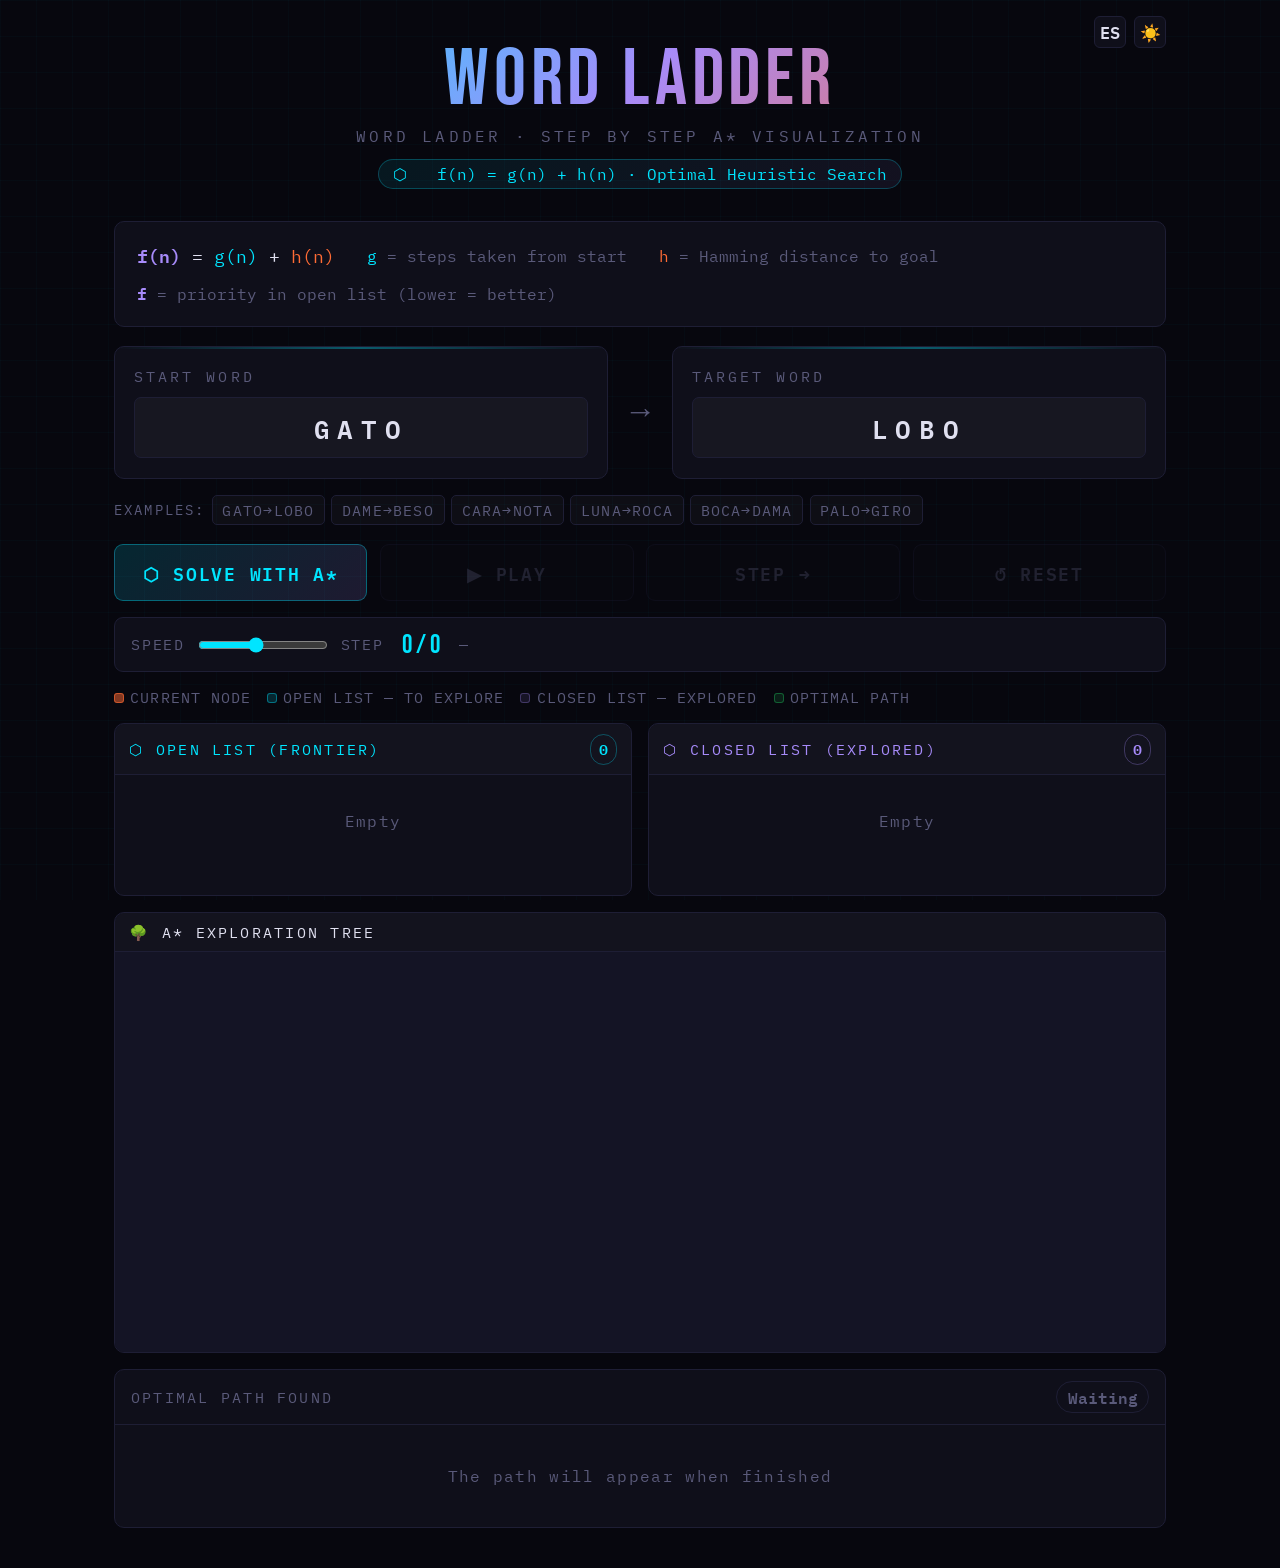
==== index.html @ 8fcb5bac "refactor to include vercel" ====
<!DOCTYPE html>
<html lang="es">

<head>
  <meta charset="UTF-8">
  <meta name="viewport" content="width=device-width, initial-scale=1.0">
  <title>Escalera de Palabras · A*</title>
  <link
    href="https://fonts.googleapis.com/css2?family=Bebas+Neue&family=IBM+Plex+Mono:wght@400;600&family=IBM+Plex+Sans:wght@300;400;600&display=swap"
    rel="stylesheet">
  <link rel="stylesheet" href="./style.css">
  <script src="https://d3js.org/d3.v7.min.js"></script>
</head>

<body>
  <div class="app">

    <div class="theme-controls">
      <button class="icon-btn" id="langToggle" onclick="toggleLanguage()">EN</button>
      <button class="icon-btn" id="themeToggle" onclick="toggleTheme()">☀️</button>
    </div>

    <header>
      <div class="title" data-i18n="APP_TITLE">Escalera de Palabras</div>
      <div class="subtitle" data-i18n="APP_SUB">Word Ladder · Visualización A* Paso a Paso</div>
      <div class="badge" data-i18n="APP_BADGE">⬡ &nbsp; f(n) = g(n) + h(n) · Búsqueda Heurística Óptima</div>
    </header>

    <!-- Formula reference -->
    <div class="formula-box">
      <span><span class="ff">f(n)</span> = <span class="fg">g(n)</span> + <span class="fh">h(n)</span></span>
      <span class="fnote" data-i18n="F_NOTE_G"><span class="fg">g</span> = pasos dados desde el inicio</span>
      <span class="fnote" data-i18n="F_NOTE_H"><span class="fh">h</span> = distancia de Hamming hasta la meta</span>
      <span class="fnote" data-i18n="F_NOTE_F"><span class="ff">f</span> = prioridad en la lista abierta (menor =
        mejor)</span>
    </div>

    <!-- Inputs -->
    <div class="input-row">
      <div class="panel">
        <div class="panel-label" data-i18n="LBL_START">Palabra Inicial</div>
        <input class="word-input" id="startWord" maxlength="4" value="GATO"
          oninput="this.value=this.value.toUpperCase().replace(/[^A-Z]/g,'')">
      </div>
      <div class="arrow-col">→</div>
      <div class="panel">
        <div class="panel-label" data-i18n="LBL_END">Palabra Final</div>
        <input class="word-input" id="endWord" maxlength="4" value="LOBO"
          oninput="this.value=this.value.toUpperCase().replace(/[^A-Z]/g,'')">
      </div>
    </div>

    <div class="presets">
      <span class="preset-lbl" data-i18n="LBL_PRESETS">Ejemplos:</span>
      <button class="preset-btn" onclick="loadPreset('GATO','LOBO')">GATO→LOBO</button>
      <button class="preset-btn" onclick="loadPreset('DAME','BESO')">DAME→BESO</button>
      <button class="preset-btn" onclick="loadPreset('CARA','NOTA')">CARA→NOTA</button>
      <button class="preset-btn" onclick="loadPreset('LUNA','ROCA')">LUNA→ROCA</button>
      <button class="preset-btn" onclick="loadPreset('BOCA','DAMA')">BOCA→DAMA</button>
      <button class="preset-btn" onclick="loadPreset('PALO','GIRO')">PALO→GIRO</button>
    </div>

    <div class="btn-row">
      <button class="btn btn-primary" id="solveBtn" onclick="startSolving()" data-i18n="BTN_SOLVE">⬡ Resolver con
        A*</button>
      <button class="btn btn-secondary" id="playBtn" onclick="togglePlayback()" disabled data-i18n="BTN_PLAY">▶
        Play</button>
      <button class="btn btn-secondary" id="stepBtn" onclick="advanceStepForward()" disabled data-i18n="BTN_STEP">Step
        →</button>
      <button class="btn btn-secondary" id="resetBtn" onclick="resetVisualization()" disabled data-i18n="BTN_RESET">↺
        Reset</button>
    </div>

    <!-- Controls -->
    <div class="ctrl-bar">
      <span class="ctrl-lbl" data-i18n="LBL_SPEED">Velocidad</span>
      <input class="speed-slider" type="range" id="speedSlider" min="1" max="10" value="5">
      <span class="ctrl-lbl" data-i18n="LBL_STEP">Paso</span>
      <span class="step-ctr" id="stepCtr">0 / 0</span>
      <span class="explain-txt" id="explainTxt">—</span>
    </div>

    <!-- Legend -->
    <div class="legend">
      <div class="leg">
        <div class="leg-dot" style="background:rgba(255,107,53,0.5);border:1px solid rgba(255,107,53,0.6)"></div><span
          data-i18n="LEG_NODE">Nodo actual</span>
      </div>
      <div class="leg">
        <div class="leg-dot" style="background:rgba(0,229,255,0.15);border:1px solid rgba(0,229,255,0.4)"></div><span
          data-i18n="LEG_OPEN">Lista Abierta — por explorar</span>
      </div>
      <div class="leg">
        <div class="leg-dot" style="background:rgba(167,139,250,0.1);border:1px solid rgba(167,139,250,0.3)"></div><span
          data-i18n="LEG_CLOSED">Lista Cerrada — explorados</span>
      </div>
      <div class="leg">
        <div class="leg-dot" style="background:rgba(34,197,94,0.12);border:1px solid rgba(34,197,94,0.4)"></div><span
          data-i18n="LEG_PATH">Camino óptimo</span>
      </div>
    </div>

    <!-- Open / Closed lists -->
    <div class="viz-grid">
      <div class="viz-panel">
        <div class="viz-header">
          <span class="viz-title" style="color:#00e5ff" data-i18n="TITLE_OPEN">⬡ Lista Abierta (Frontera)</span>
          <span class="viz-count" id="openCount" style="color:#00e5ff;border-color:rgba(0,229,255,0.3)">0</span>
        </div>
        <div class="viz-body" id="openList">
          <div class="empty-msg" data-i18n="MSG_EMPTY">Vacía</div>
        </div>
      </div>
      <div class="viz-panel">
        <div class="viz-header">
          <span class="viz-title" style="color:#a78bfa" data-i18n="TITLE_CLOSED">⬡ Lista Cerrada (Explorados)</span>
          <span class="viz-count" id="closedCount" style="color:#a78bfa;border-color:rgba(167,139,250,0.3)">0</span>
        </div>
        <div class="viz-body" id="closedList">
          <div class="empty-msg" data-i18n="MSG_EMPTY">Vacía</div>
        </div>
      </div>
    </div>

    <!-- Step log (Replaced with SVG Tree) -->
    <div class="viz-panel" style="margin-bottom:1rem">
      <div class="viz-header">
        <span class="viz-title" style="color:var(--text)" data-i18n="TITLE_TREE">🌳 Árbol de Exploración A*</span>
        <!-- Controls specific to the tree view, like zoom fit if needed -->
      </div>
      <div class="viz-body tree-container" id="treeView"
        style="max-height:400px; padding:0; position:relative; overflow:hidden; background: var(--panel2);">
        <!-- SVG will be injected here -->
      </div>
    </div>

    <!-- Stats -->
    <div class="stats-row" id="statsRow" style="display:none">
      <div class="stat">
        <div class="stat-val" id="sSteps">-</div>
        <div class="stat-key" data-i18n="STAT_STEPS">Pasos</div>
      </div>
      <div class="stat">
        <div class="stat-val" id="sExplored">-</div>
        <div class="stat-key" data-i18n="STAT_CLOSED">Cerrados</div>
      </div>
      <div class="stat">
        <div class="stat-val" id="sMaxOpen">-</div>
        <div class="stat-key" data-i18n="STAT_MAX">Max abierta</div>
      </div>
      <div class="stat">
        <div class="stat-val" id="sTime">-</div>
        <div class="stat-key">ms</div>
      </div>
    </div>

    <!-- Final path -->
    <div class="path-area">
      <div class="path-header">
        <span class="path-title" data-i18n="PATH_TITLE">Camino Óptimo Encontrado</span>
        <span class="result-badge badge-idle" id="pathBadge" data-i18n="PATH_WAIT">Esperando</span>
      </div>
      <div class="path-body" id="pathBody">
        <div class="empty-msg" data-i18n="PATH_NO_PATH">El camino aparecerá al finalizar</div>
      </div>
    </div>

  </div>
  <script src="./i18n.js"></script>
  <script src="./app.js"></script>
</body>

</html>
---- style.css ----
:root {
  --bg: #07070e;
  --panel: #0f0f1a;
  --panel2: #141425;
  --border: #1e1e35;
  --accent: #00e5ff;
  --accent-rgb: 0, 229, 255;
  --accent2: #ff6b35;
  --accent2-rgb: 255, 107, 53;
  --accent3: #a78bfa;
  --accent3-rgb: 167, 139, 250;
  --accent4: #22c55e;
  --accent4-rgb: 34, 197, 94;
  --text: #e0e0f0;
  --muted: #5a5a7a;
}

:root[data-theme="light"] {
  --bg: #f8fafc;
  --panel: #ffffff;
  --panel2: #f1f5f9;
  --border: #e2e8f0;
  --accent: #0284c7;
  --accent-rgb: 2, 132, 199;
  --accent2: #ea580c;
  --accent2-rgb: 234, 88, 12;
  --accent3: #7c3aed;
  --accent3-rgb: 124, 58, 237;
  --accent4: #16a34a;
  --accent4-rgb: 22, 163, 74;
  --text: #0f172a;
  --muted: #64748b;
}

* {
  margin: 0;
  padding: 0;
  box-sizing: border-box;
}

body {
  background: var(--bg);
  color: var(--text);
  font-family: 'IBM Plex Sans', sans-serif;
  min-height: 100vh;
  transition: background-color 0.3s, color 0.3s;
}

body::before {
  content: '';
  position: fixed;
  inset: 0;
  background-image:
    linear-gradient(rgba(0, 229, 255, 0.022) 1px, transparent 1px),
    linear-gradient(90deg, rgba(0, 229, 255, 0.022) 1px, transparent 1px);
  background-size: 36px 36px;
  pointer-events: none;
  z-index: 0;
}

.app {
  max-width: 1100px;
  margin: 0 auto;
  padding: 1.5rem;
  position: relative;
  z-index: 1;
}

.theme-controls {
  position: absolute;
  top: 1rem;
  right: 1.5rem;
  display: flex;
  gap: 0.5rem;
}

.icon-btn {
  background: var(--panel);
  border: 1px solid var(--border);
  color: var(--text);
  width: 32px;
  height: 32px;
  border-radius: 6px;
  display: flex;
  align-items: center;
  justify-content: center;
  cursor: pointer;
  transition: all 0.2s;
  font-family: 'IBM Plex Mono', monospace;
  font-size: 1.05rem;
  font-weight: 600;
}

.icon-btn:hover {
  border-color: var(--accent);
  color: var(--accent);
}

header {
  text-align: center;
  margin-bottom: 2rem;
  margin-top: 1rem;
}

.title {
  font-family: 'Bebas Neue', sans-serif;
  font-size: clamp(2.5rem, 7vw, 5rem);
  letter-spacing: 0.06em;
  background: linear-gradient(135deg, var(--accent) 0%, var(--accent3) 50%, var(--accent2) 100%);
  -webkit-background-clip: text;
  -webkit-text-fill-color: transparent;
  background-clip: text;
  line-height: 1;
}

.subtitle {
  font-family: 'IBM Plex Mono', monospace;
  font-size: 1.0rem;
  color: var(--muted);
  letter-spacing: 0.2em;
  text-transform: uppercase;
  margin-top: 0.4rem;
}

.badge {
  display: inline-flex;
  align-items: center;
  gap: 0.4rem;
  background: linear-gradient(135deg, rgba(0, 229, 255, 0.08), rgba(167, 139, 250, 0.08));
  border: 1px solid rgba(0, 229, 255, 0.25);
  border-radius: 100px;
  padding: 0.25rem 0.9rem;
  font-family: 'IBM Plex Mono', monospace;
  font-size: 1.0rem;
  color: var(--accent);
  margin-top: 0.8rem;
}

/* Input Styles */
.input-row {
  display: grid;
  grid-template-columns: 1fr auto 1fr;
  gap: 1rem;
  align-items: center;
  margin-bottom: 1rem;
}

@media(max-width: 600px) {
  .input-row {
    grid-template-columns: 1fr 1fr;
  }

  .arrow-col {
    display: none;
  }
}

.arrow-col {
  text-align: center;
  font-family: 'Bebas Neue', sans-serif;
  font-size: 2rem;
  color: var(--muted);
}

.panel {
  background: var(--panel);
  border: 1px solid var(--border);
  border-radius: 10px;
  padding: 1.2rem;
  position: relative;
  overflow: hidden;
}

.panel::before {
  content: '';
  position: absolute;
  top: 0;
  left: 0;
  right: 0;
  height: 2px;
  background: linear-gradient(90deg, transparent, var(--accent), transparent);
  opacity: 0.35;
}

.panel-label {
  font-family: 'IBM Plex Mono', monospace;
  font-size: 0.95rem;
  letter-spacing: 0.2em;
  text-transform: uppercase;
  color: var(--muted);
  margin-bottom: 0.7rem;
}

.word-input {
  width: 100%;
  background: rgba(255, 255, 255, 0.03);
  border: 1px solid var(--border);
  border-radius: 7px;
  color: var(--text);
  font-family: 'IBM Plex Mono', monospace;
  font-size: 1.6rem;
  font-weight: 600;
  text-align: center;
  letter-spacing: 0.3em;
  text-transform: uppercase;
  padding: 0.6rem;
  outline: none;
  transition: all 0.2s;
}

.word-input:focus {
  border-color: var(--accent);
  box-shadow: 0 0 0 3px rgba(0, 229, 255, 0.08);
}

.presets {
  display: flex;
  gap: 0.4rem;
  flex-wrap: wrap;
  margin-bottom: 1.2rem;
  align-items: center;
}

.preset-lbl {
  font-family: 'IBM Plex Mono', monospace;
  font-size: 0.9rem;
  letter-spacing: 0.15em;
  text-transform: uppercase;
  color: var(--muted);
}

.preset-btn {
  font-family: 'IBM Plex Mono', monospace;
  font-size: 0.95rem;
  letter-spacing: 0.08em;
  text-transform: uppercase;
  background: rgba(255, 255, 255, 0.03);
  border: 1px solid var(--border);
  border-radius: 5px;
  color: var(--muted);
  padding: 0.25rem 0.6rem;
  cursor: pointer;
  transition: all 0.2s;
}

.preset-btn:hover {
  border-color: var(--accent3);
  color: var(--accent3);
  background: rgba(167, 139, 250, 0.07);
}

/* Button Styles */
.btn-row {
  display: flex;
  gap: 0.8rem;
  margin-bottom: 1rem;
  flex-wrap: wrap;
}

.btn {
  flex: 1;
  min-width: 80px;
  padding: 0.8rem;
  border-radius: 9px;
  font-family: 'IBM Plex Mono', monospace;
  font-size: 1.1rem;
  font-weight: 600;
  letter-spacing: 0.1em;
  text-transform: uppercase;
  cursor: pointer;
  transition: all 0.25s;
  border: none;
  outline: none;
}

.btn-primary {
  background: linear-gradient(135deg, rgba(0, 229, 255, 0.15), rgba(167, 139, 250, 0.15));
  border: 1px solid rgba(0, 229, 255, 0.35);
  color: var(--accent);
}

.btn-primary:hover {
  background: linear-gradient(135deg, rgba(0, 229, 255, 0.25), rgba(167, 139, 250, 0.25));
  box-shadow: 0 0 25px rgba(0, 229, 255, 0.12);
  transform: translateY(-1px);
}

.btn-secondary {
  background: rgba(255, 255, 255, 0.03);
  border: 1px solid var(--border);
  color: var(--muted);
}

.btn-secondary:hover {
  border-color: var(--accent3);
  color: var(--accent3);
}

.btn:disabled {
  opacity: 0.32;
  cursor: not-allowed;
  transform: none !important;
  box-shadow: none !important;
}

/* Controls bar */
.ctrl-bar {
  display: flex;
  align-items: center;
  gap: 0.8rem;
  background: var(--panel);
  border: 1px solid var(--border);
  border-radius: 9px;
  padding: 0.65rem 1rem;
  margin-bottom: 1rem;
  flex-wrap: wrap;
}

.ctrl-lbl {
  font-family: 'IBM Plex Mono', monospace;
  font-size: 0.93rem;
  letter-spacing: 0.12em;
  text-transform: uppercase;
  color: var(--muted);
  white-space: nowrap;
}

.speed-slider {
  flex: 1;
  min-width: 70px;
  max-width: 130px;
  accent-color: var(--accent);
  cursor: pointer;
}

.step-ctr {
  font-family: 'Bebas Neue', sans-serif;
  font-size: 1.65rem;
  color: var(--accent);
  min-width: 5ch;
  text-align: center;
}

.explain-txt {
  flex: 1;
  font-family: 'IBM Plex Mono', monospace;
  font-size: 0.93rem;
  color: var(--muted);
  letter-spacing: 0.04em;
  overflow: hidden;
  text-overflow: ellipsis;
  white-space: nowrap;
  min-width: 0;
}

/* Legend */
.legend {
  display: flex;
  gap: 1rem;
  flex-wrap: wrap;
  margin-bottom: 1rem;
  align-items: center;
}

.leg {
  display: flex;
  align-items: center;
  gap: 0.4rem;
  font-family: 'IBM Plex Mono', monospace;
  font-size: 0.93rem;
  text-transform: uppercase;
  letter-spacing: 0.07em;
  color: var(--muted);
}

.leg-dot {
  width: 10px;
  height: 10px;
  border-radius: 3px;
  flex-shrink: 0;
}

/* Viz panels */
.viz-grid {
  display: grid;
  grid-template-columns: 1fr 1fr;
  gap: 1rem;
  margin-bottom: 1rem;
}

@media(max-width: 680px) {
  .viz-grid {
    grid-template-columns: 1fr;
  }
}

.viz-panel {
  background: var(--panel);
  border: 1px solid var(--border);
  border-radius: 10px;
  overflow: hidden;
}

.viz-header {
  display: flex;
  align-items: center;
  justify-content: space-between;
  padding: 0.6rem 0.9rem;
  border-bottom: 1px solid var(--border);
  background: rgba(255, 255, 255, 0.015);
}

.viz-title {
  font-family: 'IBM Plex Mono', monospace;
  font-size: 0.93rem;
  letter-spacing: 0.15em;
  text-transform: uppercase;
}

.viz-count {
  font-family: 'IBM Plex Mono', monospace;
  font-size: 0.93rem;
  padding: 0.12rem 0.5rem;
  border-radius: 100px;
  border: 1px solid;
  font-weight: 600;
}

.viz-body {
  padding: 0.7rem;
  min-height: 120px;
  max-height: 190px;
  overflow-y: auto;
}

.viz-body::-webkit-scrollbar {
  width: 3px;
}

.viz-body::-webkit-scrollbar-thumb {
  background: var(--border);
  border-radius: 2px;
}

/* Node chips */
.nodes-wrap {
  display: flex;
  flex-wrap: wrap;
  gap: 0.6rem;
  padding-top: 0.4rem;
}

.node-chip {
  font-family: 'IBM Plex Mono', monospace;
  font-size: 1.2rem;
  /* Increased size */
  font-weight: 600;
  text-transform: uppercase;
  padding: 0.4rem 0.7rem;
  /* Increased padding */
  border-radius: 6px;
  border: 1px solid;
  white-space: nowrap;
  position: relative;
  transition: box-shadow 0.3s;
  margin-top: 0.5rem;
  /* Added margin to accommodate larger top tag */
}

.node-open {
  border-color: rgba(var(--accent-rgb), 0.4);
  background: rgba(var(--accent-rgb), 0.07);
  color: var(--accent);
}

.node-closed {
  border-color: rgba(var(--accent3-rgb), 0.3);
  background: rgba(var(--accent3-rgb), 0.05);
  color: var(--accent3);
}

.node-current {
  border-color: rgba(var(--accent2-rgb), 0.7);
  background: rgba(var(--accent2-rgb), 0.13);
  color: var(--accent2);
  box-shadow: 0 0 10px rgba(var(--accent2-rgb), 0.3);
}

.node-path {
  border-color: rgba(var(--accent4-rgb), 0.5);
  background: rgba(var(--accent4-rgb), 0.1);
  color: var(--accent4);
}

.node-best-f {
  border-color: rgba(var(--accent2-rgb), 0.9) !important;
  background: rgba(var(--accent2-rgb), 0.25) !important;
  color: var(--accent2) !important;
  box-shadow: 0 0 12px rgba(var(--accent2-rgb), 0.5) !important;
  transform: scale(1.05);
  z-index: 5;
}

.node-best-f .node-score {
  background: var(--accent2);
  color: #fff;
  border-color: var(--accent2);
}

.node-score {
  position: absolute;
  top: -12px;
  right: -6px;
  font-size: 1.0rem;
  /* Significantly larger */
  background: var(--panel2);
  border: 1px solid var(--border);
  border-radius: 4px;
  padding: 2px 5px;
  color: var(--accent3);
  font-weight: 700;
  white-space: nowrap;
  box-shadow: 0 2px 5px rgba(0, 0, 0, 0.4);
  z-index: 2;
}

/* Tree styles */
.tree-container {
  width: 100%;
  height: 400px;
  cursor: grab;
}

.tree-container:active {
  cursor: grabbing;
}

.link {
  fill: none;
  stroke: var(--border);
  stroke-width: 1.5px;
  opacity: 0.7;
}

.node circle {
  stroke-width: 2px;
  transition: all 0.3s ease;
}

.node text {
  font-family: 'IBM Plex Mono', monospace;
  font-size: 1.0rem;
  font-weight: 600;
  text-transform: uppercase;
  letter-spacing: 0.05em;
  text-anchor: middle;
  dominant-baseline: central;
  paint-order: stroke;
  stroke: var(--panel2);
  stroke-width: 4px;
}

.node-open circle {
  fill: rgba(var(--accent-rgb), 0.1);
  stroke: var(--accent);
}

.node-open text {
  fill: var(--accent);
}

.node-closed circle {
  fill: rgba(var(--accent3-rgb), 0.1);
  stroke: var(--accent3);
}

.node-closed text {
  fill: var(--accent3);
}

.node-current circle {
  fill: rgba(var(--accent2-rgb), 0.2);
  stroke: var(--accent2);
  stroke-width: 3px;
}

.node-current text {
  fill: var(--accent2);
  font-weight: 700;
}

.node-path circle {
  fill: rgba(var(--accent4-rgb), 0.2);
  stroke: var(--accent4);
  stroke-width: 3px;
}

.node-path text {
  fill: var(--accent4);
  font-weight: 700;
}

/* Tooltip styles */
.d3-tooltip {
  position: absolute;
  text-align: left;
  padding: 0.6rem 0.9rem;
  font-family: 'IBM Plex Mono', monospace;
  font-size: 1.0rem;
  background: var(--panel);
  border: 1px solid var(--border);
  color: var(--text);
  border-radius: 8px;
  pointer-events: none;
  opacity: 0;
  transition: opacity 0.2s;
  box-shadow: 0 4px 15px rgba(0, 0, 0, 0.3);
  z-index: 100;
  line-height: 1.5;
}

.d3-tooltip b {
  color: var(--accent);
  font-size: 1.1rem;
  display: block;
  margin-bottom: 0.3rem;
  border-bottom: 1px solid var(--border);
  padding-bottom: 0.2rem;
}

.cyan {
  color: var(--accent);
}

.orange {
  color: var(--accent2);
}

.purple {
  color: var(--accent3);
}

.green {
  color: var(--accent4);
}

/* Stats */
.stats-row {
  display: flex;
  gap: 0.8rem;
  margin-bottom: 1rem;
  flex-wrap: wrap;
}

.stat {
  flex: 1;
  min-width: 80px;
  background: var(--panel);
  border: 1px solid var(--border);
  border-radius: 8px;
  padding: 0.65rem;
  text-align: center;
}

.stat-val {
  font-family: 'Bebas Neue', sans-serif;
  font-size: 1.7rem;
  color: var(--accent);
  line-height: 1;
}

.stat-key {
  font-family: 'IBM Plex Mono', monospace;
  font-size: 0.87rem;
  letter-spacing: 0.1em;
  text-transform: uppercase;
  color: var(--muted);
  margin-top: 0.1rem;
}

/* Path Results */
.path-area {
  background: var(--panel);
  border: 1px solid var(--border);
  border-radius: 10px;
  overflow: hidden;
  margin-bottom: 1rem;
}

.path-header {
  display: flex;
  align-items: center;
  justify-content: space-between;
  padding: 0.65rem 1rem;
  border-bottom: 1px solid var(--border);
}

.path-title {
  font-family: 'IBM Plex Mono', monospace;
  font-size: 0.93rem;
  letter-spacing: 0.15em;
  text-transform: uppercase;
  color: var(--muted);
}

.result-badge {
  font-family: 'IBM Plex Mono', monospace;
  font-size: 0.97rem;
  font-weight: 600;
  padding: 0.12rem 0.65rem;
  border-radius: 100px;
  border: 1px solid;
}

.badge-idle {
  color: var(--muted);
  border-color: var(--border);
  background: transparent;
}

.badge-run {
  color: #00e5ff;
  border-color: rgba(0, 229, 255, 0.3);
  background: rgba(0, 229, 255, 0.06);
  animation: blink 0.9s infinite;
}

.badge-ok {
  color: #22c55e;
  border-color: rgba(34, 197, 94, 0.3);
  background: rgba(34, 197, 94, 0.06);
}

.badge-fail {
  color: #ef4444;
  border-color: rgba(239, 68, 68, 0.3);
  background: rgba(239, 68, 68, 0.06);
}

@keyframes blink {

  0%,
  100% {
    opacity: 1
  }

  50% {
    opacity: 0.35
  }
}

.path-body {
  padding: 1rem;
}

.path-steps {
  display: flex;
  align-items: center;
  flex-wrap: wrap;
  gap: 0.45rem;
}

.ps-word {
  font-family: 'IBM Plex Mono', monospace;
  font-size: 1.35rem;
  font-weight: 600;
  letter-spacing: 0.18em;
  text-transform: uppercase;
  padding: 0.4rem 0.8rem;
  border-radius: 7px;
  border: 1px solid;
  opacity: 0;
  transform: scale(0.85);
  animation: popIn 0.32s cubic-bezier(.34, 1.56, .64, 1) forwards;
}

@keyframes popIn {
  to {
    opacity: 1;
    transform: scale(1);
  }
}

.ps-start {
  color: #00e5ff;
  border-color: rgba(0, 229, 255, 0.4);
  background: rgba(0, 229, 255, 0.08);
}

.ps-end {
  color: #ff6b35;
  border-color: rgba(255, 107, 53, 0.4);
  background: rgba(255, 107, 53, 0.08);
}

.ps-mid {
  color: var(--text);
  border-color: rgba(167, 139, 250, 0.22);
  background: rgba(167, 139, 250, 0.05);
}

.ps-arrow {
  color: var(--muted);
  font-size: 1.2rem;
}

.ps-diff {
  display: flex;
  gap: 2px;
}

.ps-dc {
  font-family: 'IBM Plex Mono', monospace;
  font-size: 0.93rem;
  width: 17px;
  height: 17px;
  border-radius: 3px;
  display: flex;
  align-items: center;
  justify-content: center;
  text-transform: uppercase;
}

.ps-dc-s {
  color: var(--muted);
}

.ps-dc-c {
  color: #ff6b35;
  background: rgba(255, 107, 53, 0.15);
  border: 1px solid rgba(255, 107, 53, 0.3);
  font-weight: 700;
}

/* Formula Ref */
.formula-box {
  background: var(--panel);
  border: 1px solid var(--border);
  border-radius: 10px;
  padding: 1rem 1.4rem;
  margin-bottom: 1.2rem;
  font-family: 'IBM Plex Mono', monospace;
  font-size: 1.1rem;
  line-height: 2;
  display: flex;
  flex-wrap: wrap;
  gap: 0.2rem 2rem;
  align-items: center;
}

.ff {
  color: #a78bfa;
  font-weight: 600;
}

.fg {
  color: #00e5ff;
}

.fh {
  color: #ff6b35;
}

.fnote {
  font-size: 0.97rem;
  color: var(--muted);
}

.empty-msg {
  text-align: center;
  padding: 1.5rem;
  color: var(--muted);
  font-family: 'IBM Plex Mono', monospace;
  font-size: 1.03rem;
  letter-spacing: 0.08em;
}

::-webkit-scrollbar {
  width: 4px;
  height: 4px;
}

::-webkit-scrollbar-track {
  background: transparent;
}

::-webkit-scrollbar-thumb {
  background: var(--border);
  border-radius: 2px;
}
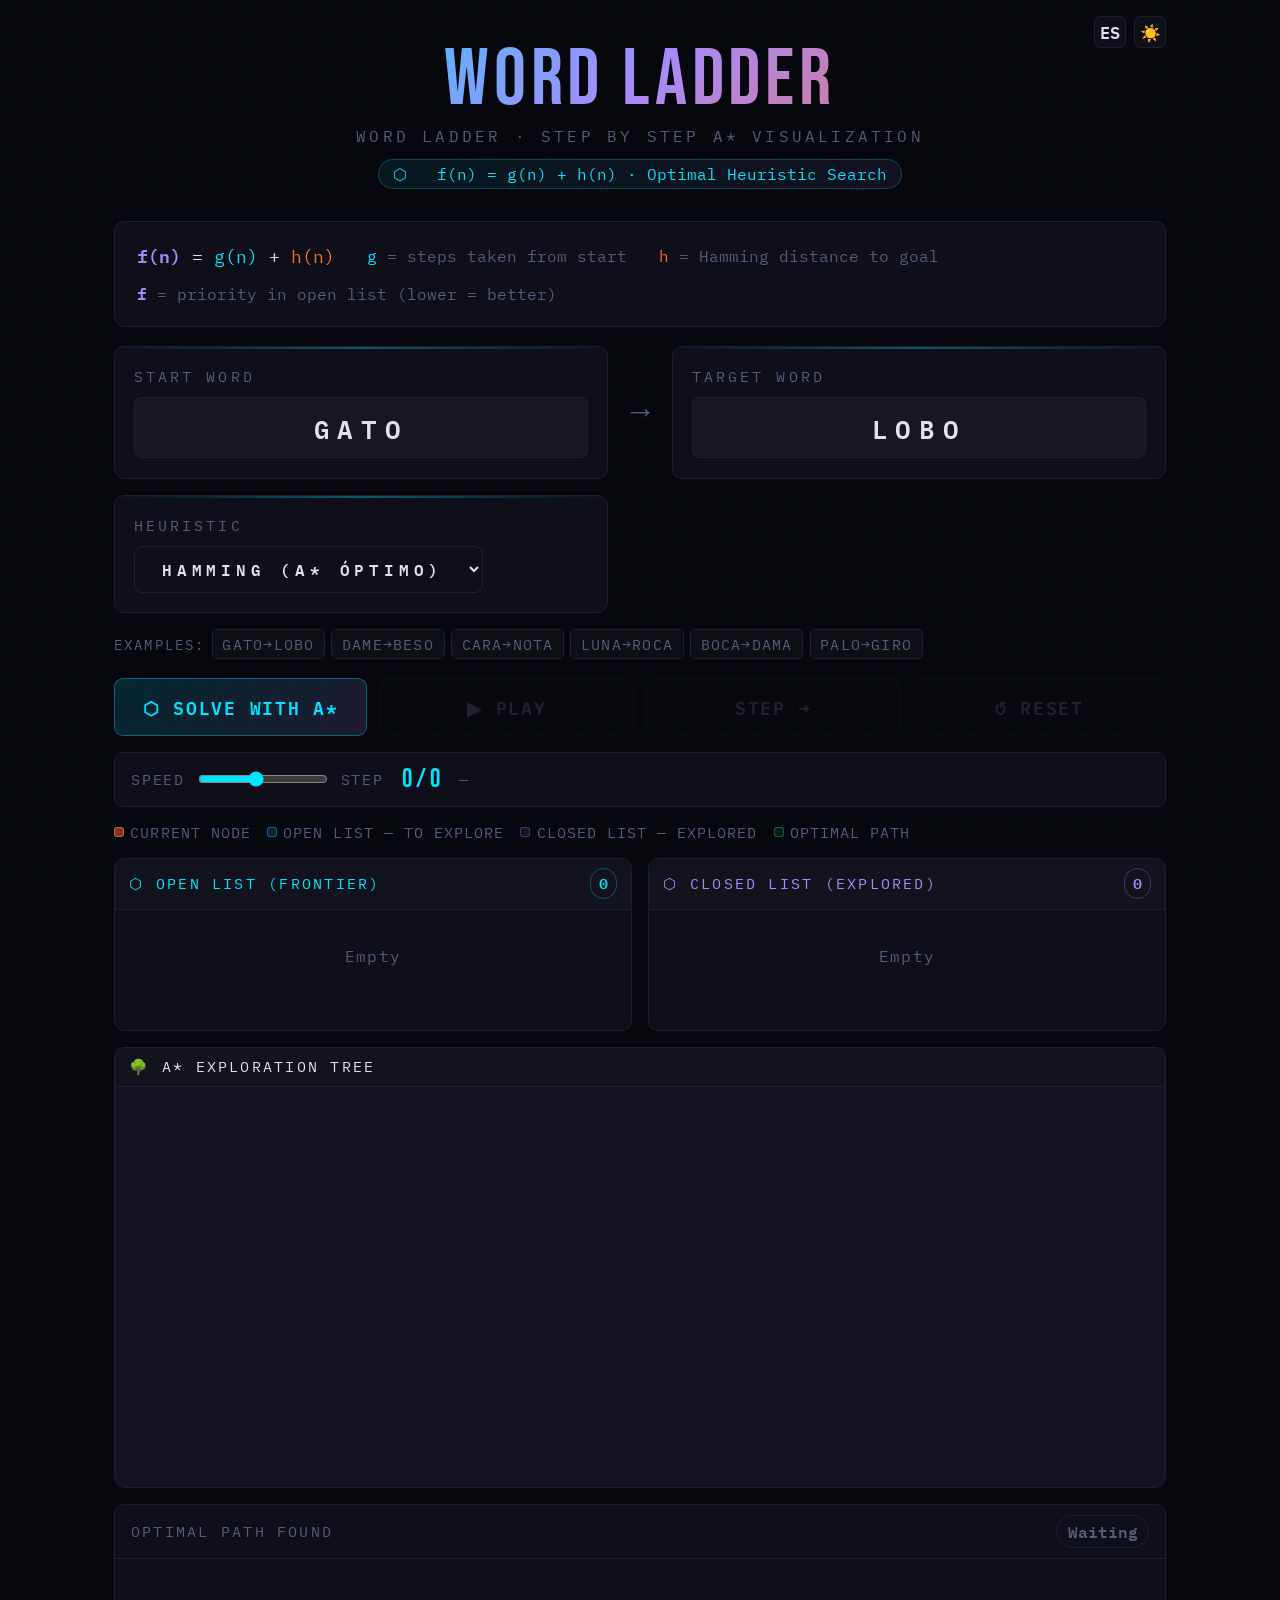
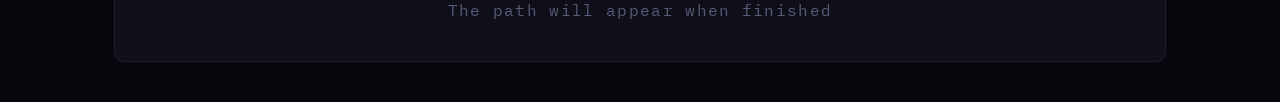
==== commit 39c590f8: "add multiple heuristic" ====
--- a/index.html
+++ b/index.html
@@ -47,6 +47,15 @@
         <div class="panel-label" data-i18n="LBL_END">Palabra Final</div>
         <input class="word-input" id="endWord" maxlength="4" value="LOBO"
           oninput="this.value=this.value.toUpperCase().replace(/[^A-Z]/g,'')">
+      </div>
+      <div class="panel">
+        <div class="panel-label" data-i18n="LBL_HEURISTIC">Heurística</div>
+        <select class="word-input" id="heuristicSelect"
+          style="width: auto; padding: 0.5rem; font-size: 1rem; border-radius: 8px; border: 1px solid var(--border); background: var(--panel); color: var(--text);">
+          <option value="hamming">Hamming (A* Óptimo)</option>
+          <option value="zero">Cero (Dijkstra / BFS)</option>
+          <option value="greedy">Greedy (Hamming × 3)</option>
+        </select>
       </div>
     </div>
 
--- a/style.css
+++ b/style.css
@@ -492,17 +492,9 @@
   color: var(--accent4);
 }
 
-.node-best-f {
-  border-color: rgba(var(--accent2-rgb), 0.9) !important;
-  background: rgba(var(--accent2-rgb), 0.25) !important;
-  color: var(--accent2) !important;
-  box-shadow: 0 0 12px rgba(var(--accent2-rgb), 0.5) !important;
-  transform: scale(1.05);
-  z-index: 5;
-}
-
-.node-best-f .node-score {
+.node-best-f-group .node-score {
   background: var(--accent2);
+  /* Red/Orange Accent */
   color: #fff;
   border-color: var(--accent2);
 }
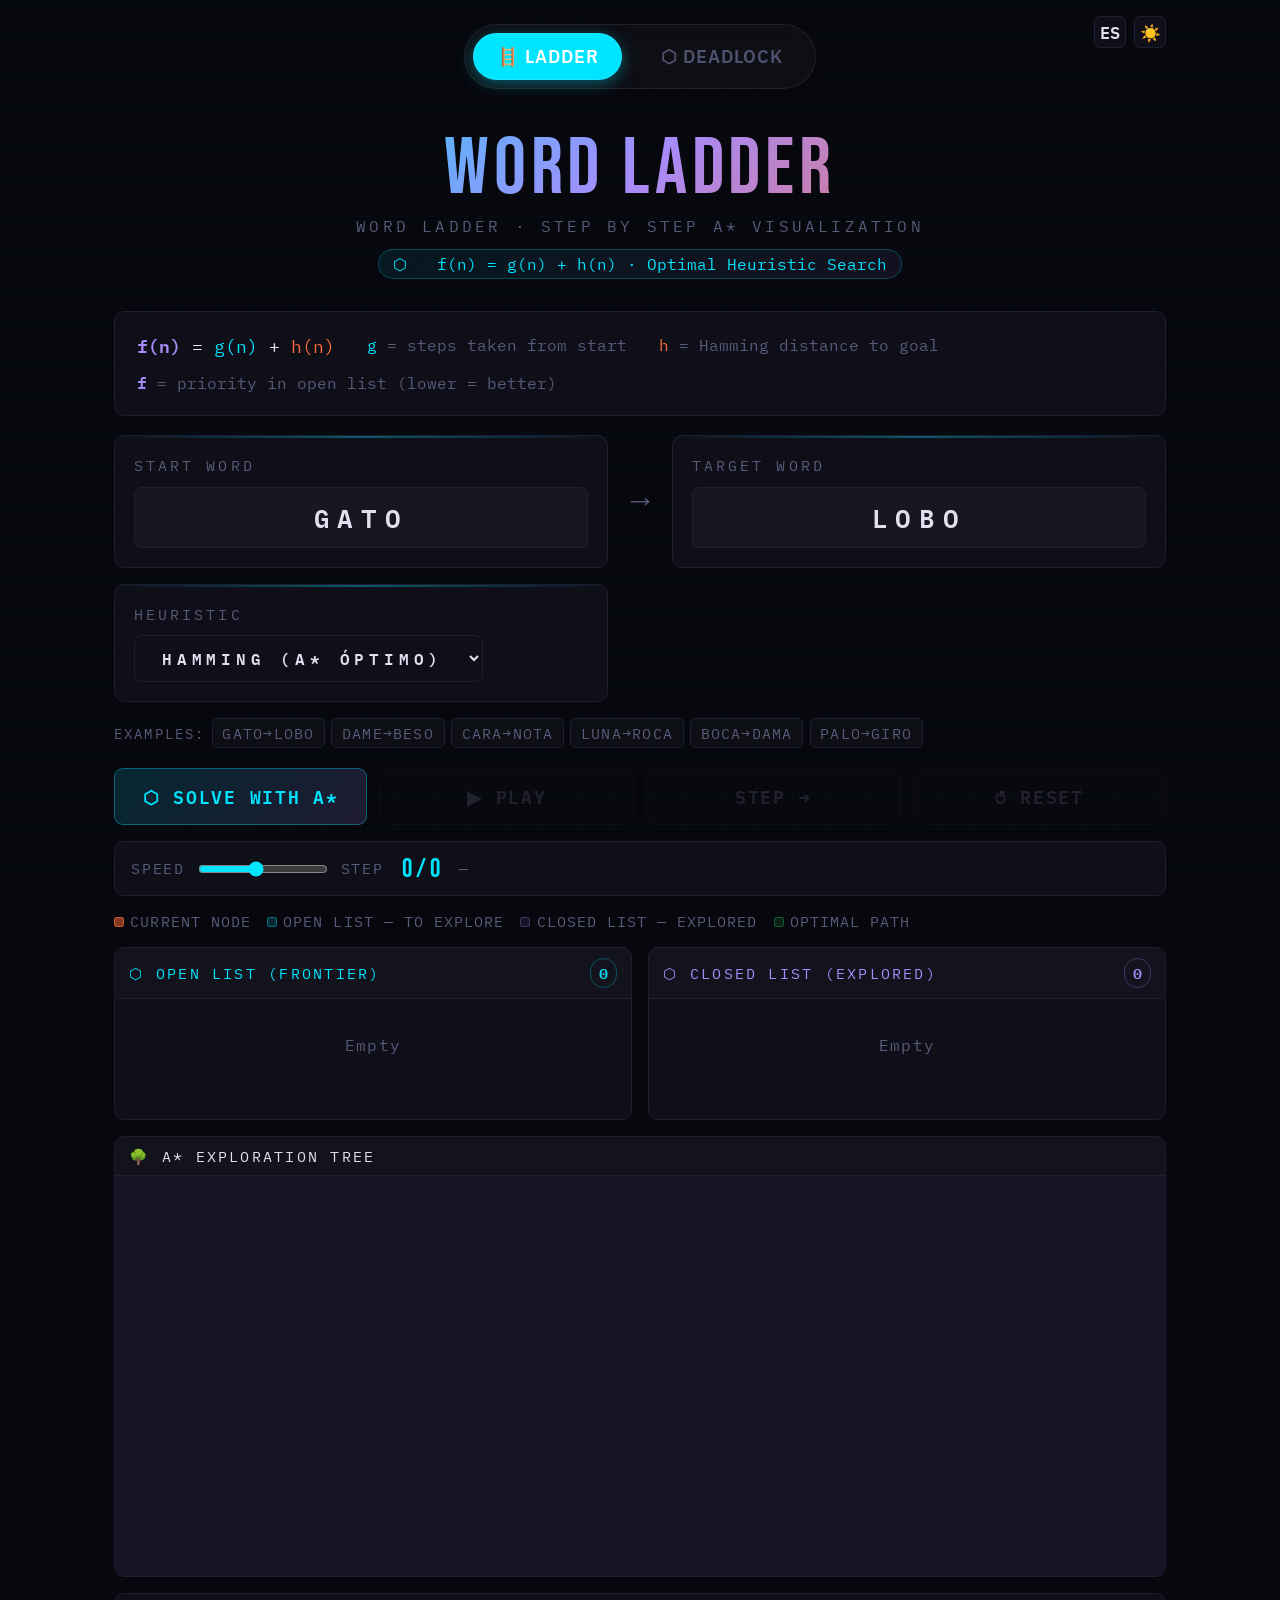
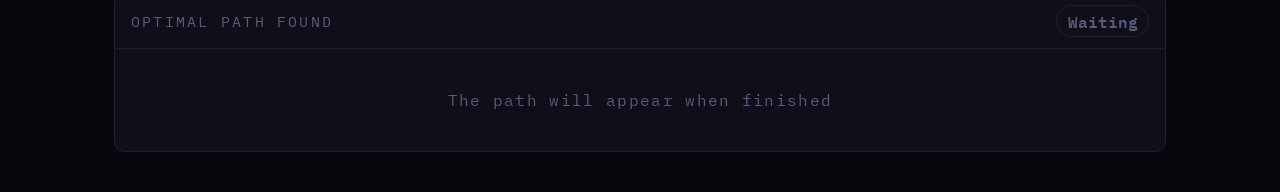
==== commit ed26b0ae: "feat: Implement a new navigation menu for switching between Word Ladder and Deadlock pages, includin" ====
--- a/index.html
+++ b/index.html
@@ -19,6 +19,15 @@
       <button class="icon-btn" id="langToggle" onclick="toggleLanguage()">EN</button>
       <button class="icon-btn" id="themeToggle" onclick="toggleTheme()">☀️</button>
     </div>
+
+    <nav class="main-nav">
+      <a href="./index.html" class="nav-tab active">
+        <span class="nav-icon" data-i18n="NAV_WORD_LADDER">🪜 Escalera</span>
+      </a>
+      <a href="./deadlock.html" class="nav-tab">
+        <span class="nav-icon" data-i18n="NAV_DEADLOCK">⬡ Deadlock</span>
+      </a>
+    </nav>
 
     <header>
       <div class="title" data-i18n="APP_TITLE">Escalera de Palabras</div>
--- a/style.css
+++ b/style.css
@@ -66,6 +66,75 @@
   z-index: 1;
 }
 
+/* ── Navigation Menu ── */
+.main-nav {
+  display: flex;
+  justify-content: center;
+  gap: 1rem;
+  margin: 0 auto 2.5rem auto;
+  padding: 0.5rem;
+  background: rgba(255, 255, 255, 0.03);
+  backdrop-filter: blur(12px);
+  -webkit-backdrop-filter: blur(12px);
+  border-radius: 50px;
+  border: 1px solid rgba(255, 255, 255, 0.08);
+  width: fit-content;
+  box-shadow: 0 8px 32px rgba(0, 0, 0, 0.2);
+}
+
+:root[data-theme="light"] .main-nav {
+  background: rgba(0, 0, 0, 0.03);
+  border-color: rgba(0, 0, 0, 0.08);
+  box-shadow: 0 8px 32px rgba(0, 0, 0, 0.05);
+}
+
+.nav-tab {
+  padding: 0.7rem 1.4rem;
+  border-radius: 40px;
+  color: var(--muted);
+  text-decoration: none;
+  font-family: 'IBM Plex Sans', sans-serif;
+  font-weight: 600;
+  font-size: 0.85rem;
+  text-transform: uppercase;
+  letter-spacing: 1px;
+  transition: all 0.3s cubic-bezier(0.4, 0, 0.2, 1);
+  display: flex;
+  align-items: center;
+  gap: 0.6rem;
+  border: 1px solid transparent;
+}
+
+.nav-tab:hover {
+  color: var(--text);
+  background: rgba(255, 255, 255, 0.05);
+}
+
+:root[data-theme="light"] .nav-tab:hover {
+  background: rgba(0, 0, 0, 0.04);
+}
+
+.nav-tab.active {
+  color: #fff;
+  background: var(--accent);
+  border-color: rgba(255, 255, 255, 0.1);
+  box-shadow: 0 4px 15px rgba(var(--accent-rgb), 0.35);
+}
+
+:root[data-theme="light"] .nav-tab.active {
+  color: #fff;
+  box-shadow: 0 4px 12px rgba(var(--accent-rgb), 0.25);
+}
+
+.nav-tab .nav-icon {
+  font-size: 1.1rem;
+  opacity: 0.9;
+}
+
+.nav-tab.active .nav-icon {
+  opacity: 1;
+}
+
 .theme-controls {
   position: absolute;
   top: 1rem;
